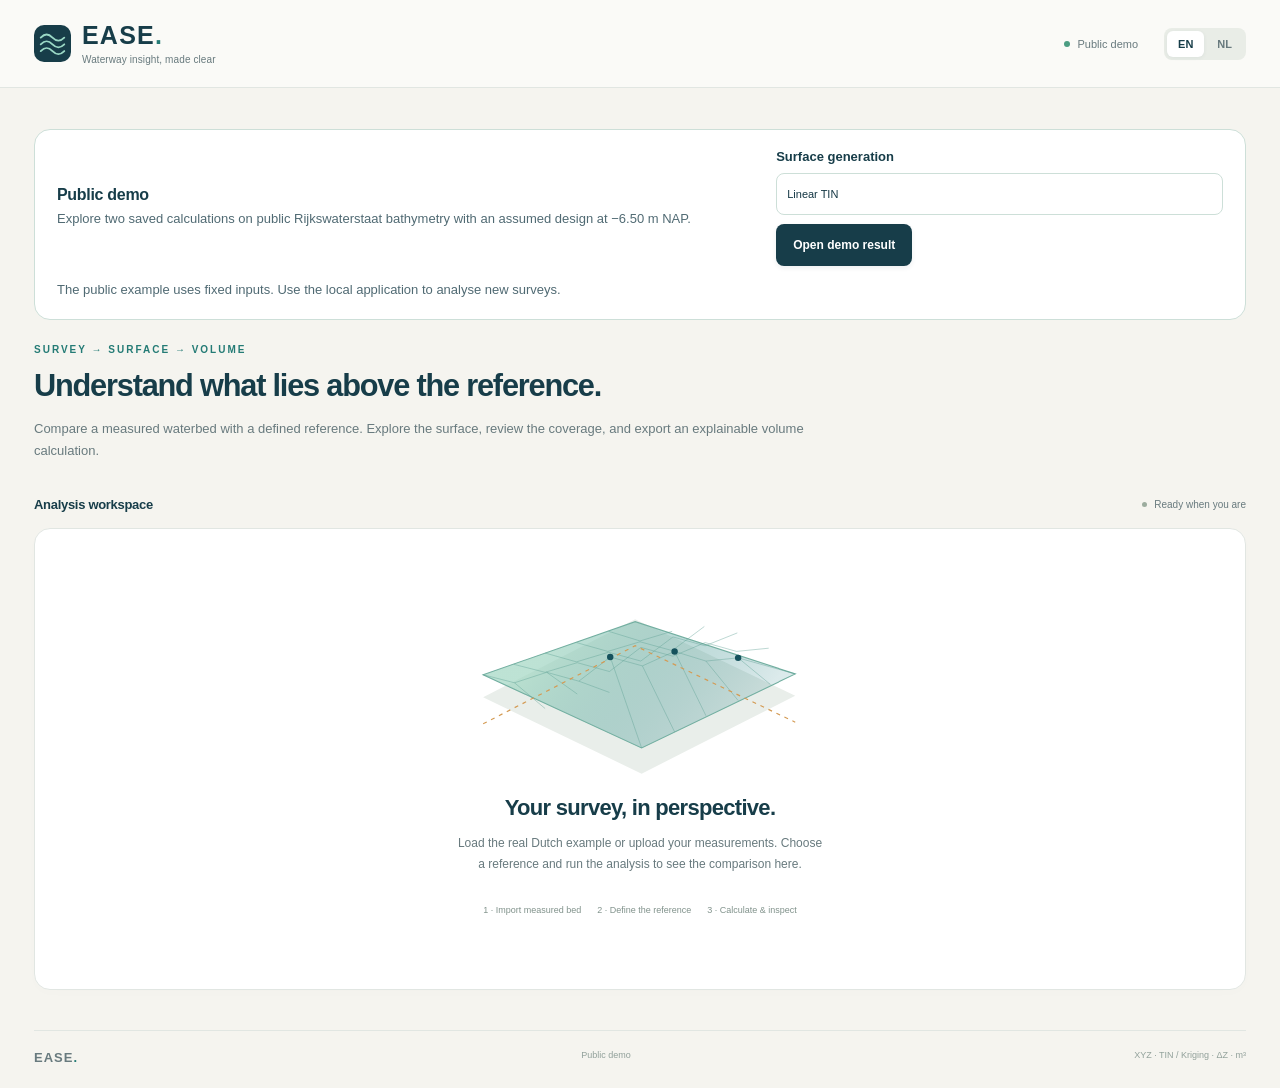
==== explore/index.html @ e21ee036 "deploy: publish EASE from 185c1533c98d46d446d700f7015a1d6186e73197" ====
<!doctype html>
<html lang="en">
<head>
  <meta charset="utf-8">
  <meta name="viewport" content="width=device-width, initial-scale=1">
  <meta name="theme-color" content="#123c4b">
  <title>EASE · Sediment volume explorer</title>
  <link rel="icon" href="data:image/svg+xml,%3Csvg xmlns='http://www.w3.org/2000/svg' viewBox='0 0 64 64'%3E%3Crect width='64' height='64' rx='18' fill='%23123c4b'/%3E%3Cpath d='M10 25Q21 14 32 25T54 25M10 37Q21 26 32 37T54 37M10 49Q21 38 32 49T54 49' fill='none' stroke='%2382cfbb' stroke-width='4'/%3E%3C/svg%3E">
  <link rel="stylesheet" href="./static/styles.css?v=survey-preprocess-1">
  <script defer src="./static/plotly.min.js"></script>
  <script defer src="./static/i18n.js?v=survey-preprocess-1"></script>
  <script defer src="./hosting.js"></script>
  <script defer src="./static/app.js?v=survey-preprocess-1"></script>
</head>
<body>
  <header class="topbar">
    <a href="../" class="brand" aria-label="EASE">
      <svg width="37" height="37" viewBox="0 0 44 44" fill="none" aria-hidden="true"><rect width="44" height="44" rx="12" fill="currentColor"/><path d="M8 15c5-5 9-5 14 0s9 5 14 0M8 23c5-5 9-5 14 0s9 5 14 0M8 31c5-5 9-5 14 0s9 5 14 0" stroke="#9ad8c5" stroke-width="2.2" stroke-linecap="round"/></svg>
      <span><strong>EASE<span class="brand-dot">.</span></strong><small data-i18n="brandSub"></small></span>
    </a>
    <div class="topbar-tools"><span class="local-badge"><span></span><span id="runtime-badge" data-i18n="local"></span></span><div class="language-switch" role="group" data-i18n-aria="language"><button type="button" data-language="en" aria-pressed="true">EN</button><button type="button" data-language="nl" aria-pressed="false">NL</button></div></div>
  </header>
  <main class="page-shell">
    <section id="hosted-tools" class="hosted-tools" aria-labelledby="hosted-title" hidden>
      <div><h2 id="hosted-title" data-i18n="hostPublic"></h2><p data-i18n="hostDemoHint"></p></div>
      <div class="hosted-demo-controls">
        <label for="hosted-method" data-i18n="surfaceMethod"></label>
        <select id="hosted-method"><option value="tin" data-i18n="tinMethod"></option><option value="kriging" data-i18n="krigingMethod"></option></select>
        <button type="button" class="button button-primary" id="open-public-demo" data-i18n="hostLoad"></button>
      </div>
      <details id="hosted-access" hidden>
        <summary data-i18n="hostLab"></summary>
        <p data-i18n="hostPrivacy"></p>
        <form id="hosted-login">
          <label for="hosted-key" data-i18n="hostKey"></label>
          <input id="hosted-key" type="password" required autocomplete="off" spellcheck="false">
          <button class="button button-demo" type="submit" data-i18n="hostUnlock"></button>
        </form>
        <button type="button" class="button button-demo" id="hosted-lock" data-i18n="hostLock" hidden></button>
      </details>
      <p id="hosted-message" role="status"></p>
    </section>
    <section class="intro"><p class="eyebrow" data-i18n="eyebrow"></p><h1 data-i18n="title"></h1><p class="intro-copy" data-i18n="intro"></p></section>
    <div class="app-layout">
      <aside class="setup-panel">
        <div class="panel-heading"><h2 data-i18n="setup"></h2><p data-i18n="setupSub"></p></div>
        <form id="analysis-form" novalidate>
          <fieldset id="setup-fields" class="fieldset-reset">
            <div class="demo-block"><button type="button" id="load-demo" class="button button-demo"><svg viewBox="0 0 24 24" width="18" height="18" fill="none" stroke="currentColor" stroke-width="1.7" aria-hidden="true"><path d="m12 3 2.7 5.5L21 9.4l-4.5 4.4 1.1 6.2-5.6-3-5.6 3 1.1-6.2L3 9.4l6.3-.9Z"/></svg><span data-i18n="demo"></span></button><p class="field-hint" data-i18n="demoHint"></p><div id="demo-source" class="source-card" hidden></div></div>
            <section class="form-section"><h3><span class="step-number">01</span><span data-i18n="stepData"></span></h3>
              <div class="dropzone" id="survey-drop"><input type="file" id="survey-file" accept=".csv,.txt,.xyz,.tif,.tiff,.zip" class="file-input" data-i18n-aria="surveyUpload"><svg width="25" height="25" viewBox="0 0 24 24" fill="none" stroke="currentColor" stroke-width="1.5" aria-hidden="true"><path d="M4 15v5h16v-5M12 16V3m-5 5 5-5 5 5"/></svg><strong data-i18n="surveyUpload"></strong><span data-i18n="browse"></span></div>
              <div class="file-selection" id="survey-selection" hidden><span id="survey-name"></span><button type="button" data-remove="survey" data-i18n="remove"></button></div>
              <p class="field-hint" data-i18n="supported"></p>
              <div class="field"><label for="crs" data-i18n="crs"></label><input id="crs" name="crs" value="EPSG:28992" spellcheck="false" required><p class="field-hint" data-i18n="crsHint"></p></div>
              <div class="field"><label for="vertical-datum" data-i18n="datum"></label><input id="vertical-datum" name="vertical_datum" value="NAP" data-i18n-placeholder="datumPlaceholder" required><p class="field-hint" data-i18n="datumHint"></p></div>
              <div class="field"><label for="z-convention" data-i18n="zConvention"></label><select id="z-convention"><option value="elevation" data-i18n="elevation"></option><option value="depth" data-i18n="depth"></option></select><p class="field-hint" data-i18n="zHint"></p></div>
              <label class="profile-check"><input id="survey-preprocess" type="checkbox"><span data-i18n="surveyPreprocess"></span></label>
              <div class="field" id="survey-sounding-field" hidden>
                <label for="survey-sounding" data-i18n="profileSounding"></label><input id="survey-sounding" type="file">
                <p class="field-hint" data-i18n="profileSoundingHint"></p>
              </div>
              <label class="profile-check" id="survey-nap-label" hidden><input id="survey-nap-confirmed" type="checkbox"><span data-i18n="profileNAPConfirmed"></span></label>
              <button type="button" id="inspect-survey" class="button button-demo inspect-button" data-i18n="inspectSurvey"></button><p class="field-hint" data-i18n="inspectHint"></p>
            </section>
            <section class="form-section"><h3><span class="step-number">02</span><span data-i18n="stepReference"></span></h3>
              <div class="field"><label for="reference-type" data-i18n="refType"></label><select id="reference-type"><option value="design" data-i18n="design"></option><option value="previous" data-i18n="previous"></option><option value="underside" data-i18n="underside"></option></select><p class="field-hint ref-interpretation" id="reference-type-hint"></p></div>
              <div class="field"><label for="reference-mode" data-i18n="refMode"></label><select id="reference-mode"><option value="profile" data-i18n="profileMode" selected></option><option value="constant" data-i18n="constant"></option><option value="file" data-i18n="file"></option></select><p class="field-hint" id="reference-required-hint" hidden data-i18n="referenceRequiresFile"></p></div>
              <div id="constant-fields" hidden><div class="field"><label for="reference-elevation" data-i18n="refElevation"></label><div class="unit-input"><input id="reference-elevation" type="number" value="-6.5" step="0.1"><span>m</span></div><p class="field-hint" data-i18n="refElevationHint"></p></div></div>
              <div id="reference-file-fields" hidden>
                <div class="dropzone compact" id="reference-drop"><input type="file" id="reference-file" accept=".csv,.txt,.xyz,.tif,.tiff,.zip" class="file-input" data-i18n-aria="refUpload"><strong data-i18n="refUpload"></strong><span data-i18n="browse"></span></div>
                <div class="file-selection" id="reference-selection" hidden><span id="reference-name"></span><button type="button" data-remove="reference" data-i18n="remove"></button></div><p class="field-hint" data-i18n="refSupported"></p>
                <div class="reference-metadata"><h4 data-i18n="refMetadata"></h4><p class="field-hint" data-i18n="sameMetadata"></p><div class="field"><label for="reference-crs" data-i18n="crs"></label><input id="reference-crs" value="EPSG:28992" spellcheck="false"></div><div class="field"><label for="reference-datum" data-i18n="datum"></label><input id="reference-datum" value="NAP"></div><div class="field"><label for="reference-z-convention" data-i18n="zConvention"></label><select id="reference-z-convention"><option value="elevation" data-i18n="elevation"></option><option value="depth" data-i18n="depth"></option></select></div></div>
              </div>
              <div id="profile-fields" hidden>
                <p class="field-hint" data-i18n="profileHint"></p>
                <div class="field"><label for="profile-code" data-i18n="profileCode"></label><select id="profile-code"><option>L8</option><option value="L8A">L8a</option><option>L10</option></select></div>
                <div class="field"><label for="profile-water" data-i18n="profileWater"></label><input id="profile-water" type="number" step="any" placeholder="-5.70"></div>
                <label class="profile-check"><input id="profile-level-confirmed" type="checkbox"><span data-i18n="profileLevelConfirmed"></span></label>
                <div class="field"><label for="profile-coverage" data-i18n="profileCoverage"></label><select id="profile-coverage"><option value="track" data-i18n="profileTrack"></option><option value="area" data-i18n="profileArea"></option></select><p class="field-hint" id="profile-coverage-hint"></p></div>
                <div class="field"><label for="profile-alignment" data-i18n="profileAlignment"></label><select id="profile-alignment"><option value="fitted" data-i18n="profileFitted"></option><option value="endpoints" data-i18n="profileEndpoints"></option></select></div>
                <div id="profile-endpoints" hidden>
                  <p class="field-hint" data-i18n="profileEndpointsHint"></p>
                  <div class="area-fields">
                    <div class="field"><label for="profile-x1">X1</label><input id="profile-x1" type="number" step="any"></div>
                    <div class="field"><label for="profile-y1">Y1</label><input id="profile-y1" type="number" step="any"></div>
                    <div class="field"><label for="profile-x2">X2</label><input id="profile-x2" type="number" step="any"></div>
                    <div class="field"><label for="profile-y2">Y2</label><input id="profile-y2" type="number" step="any"></div>
                  </div>
                </div>
              </div>
              <div class="field"><label for="reference-note" data-i18n="referenceNote"></label><textarea id="reference-note" rows="3" maxlength="1000" data-i18n-placeholder="referenceNotePlaceholder" required></textarea><p class="field-hint" id="reference-note-hint" data-i18n="referenceNoteHint"></p></div>
            </section>
            <fieldset class="fieldset-reset form-section" id="volume-settings"><h3><span class="step-number">03</span><span data-i18n="stepSettings"></span></h3>

              <div class="field"><label for="surface-method" data-i18n="surfaceMethod"></label><select id="surface-method"><option value="tin" data-i18n="tinMethod"></option><option value="kriging" data-i18n="krigingMethod"></option></select><p class="field-hint" data-i18n="surfaceHint"></p></div>
              <div id="kriging-fields" hidden>
                <div class="field"><label for="kriging-model" data-i18n="variogramModel"></label><select id="kriging-model"><option value="spherical" data-i18n="spherical"></option><option value="exponential" data-i18n="exponential"></option><option value="gaussian" data-i18n="gaussian"></option></select></div>
                <div class="field"><label for="kriging-fit" data-i18n="fitMode"></label><select id="kriging-fit"><option value="auto" data-i18n="fitAuto"></option><option value="manual" data-i18n="fitManual"></option></select><p class="field-hint" data-i18n="fitHint"></p></div>
                <div id="kriging-manual" hidden>
                  <div class="field"><label for="kriging-nugget" data-i18n="nugget"></label><input id="kriging-nugget" type="number" min="0" max="10000" step="any" value="0.005"><p class="field-hint" data-i18n="nuggetHint"></p></div>
                  <div class="field"><label for="kriging-partial-sill" data-i18n="partialSill"></label><input id="kriging-partial-sill" type="number" min="0.000001" max="10000" step="any" value="0.2"><p class="field-hint" data-i18n="sillHint"></p></div>
                  <div class="field"><label for="kriging-range" data-i18n="krigingRange"></label><input id="kriging-range" type="number" min="0.000001" max="100000" step="any" value="20"><p class="field-hint" data-i18n="rangeHint"></p></div>
                </div>
                <details class="advanced-settings"><summary data-i18n="krigingAdvanced"></summary><div class="advanced-content">
                  <div class="field"><label for="kriging-neighbors" data-i18n="krigingNeighbors"></label><input id="kriging-neighbors" type="number" min="3" max="64" step="1" value="16"></div>
                  <div class="field"><label for="kriging-radius" data-i18n="krigingRadius"></label><input id="kriging-radius" type="number" min="0.000001" max="10000" step="any" value="20"><p class="field-hint" data-i18n="radiusHint"></p></div>
                  <div class="field"><label for="kriging-max-se" data-i18n="maxSE"></label><input id="kriging-max-se" type="number" min="0" max="100" step="any" data-i18n-placeholder="optional"><p class="field-hint" data-i18n="seHint"></p></div>
                </div></details>
                <p class="field-hint" data-i18n="krigingLimits"></p>
              </div>
              <div class="field-row"><div class="field"><label for="cell-size" data-i18n="cellSize"></label><div class="unit-input"><input id="cell-size" type="number" value="1" min="0.05" max="1000" step="0.1"><span>m</span></div></div><div class="field"><label for="max-edge" data-i18n="maxEdge"></label><div class="unit-input"><input id="max-edge" type="number" value="3" min="0.05" max="10000" step="1"><span>m</span></div></div></div><p class="field-hint" data-i18n="gridHint"></p>
              <div class="field"><label for="filter-mode" data-i18n="filter"></label><select id="filter-mode"><option value="off" data-i18n="filterOff"></option><option value="flag" data-i18n="filterFlag" selected></option><option value="exclude" data-i18n="filterExclude"></option></select><p class="field-hint" data-i18n="filterHint"></p></div>
              <details class="advanced-settings"><summary data-i18n="advanced"></summary><div class="advanced-content"><div class="field-row"><div class="field"><label for="filter-k" data-i18n="filterK"></label><input id="filter-k" type="number" min="2" max="20" step="0.5" value="4.5"></div><div class="field"><label for="filter-floor" data-i18n="filterFloor"></label><div class="unit-input"><input id="filter-floor" type="number" min="0.001" max="100" step="0.05" value="0.25"><span>m</span></div></div></div><div class="field"><label for="neighbors" data-i18n="neighbors"></label><input id="neighbors" type="number" min="6" max="64" step="1" value="16"></div><div class="field"><label for="sigma-current" data-i18n="sigmaCurrent"></label><input id="sigma-current" type="number" min="0" max="100" step="0.01" data-i18n-placeholder="optional"></div><div class="field"><label for="sigma-reference" data-i18n="sigmaReference"></label><input id="sigma-reference" type="number" min="0" max="100" step="0.01" data-i18n-placeholder="optional"></div><p class="field-hint" data-i18n="uncertaintyHint"></p><div class="field"><label for="boundary-file" data-i18n="boundary"></label><div class="boundary-input"><input type="file" id="boundary-file" accept=".geojson,.json" class="file-input"><span id="boundary-name" data-i18n="boundaryUpload"></span></div><button id="remove-boundary" class="text-button" type="button" data-i18n="remove" hidden></button><p class="field-hint" data-i18n="boundaryHint"></p></div></div></details>
            </fieldset>
          </fieldset>
          <div class="run-block"><div id="form-error" class="form-error" role="alert" hidden></div><button type="submit" class="button button-primary" id="run-analysis"><span id="run-icon" aria-hidden="true">↗</span><span id="run-label" data-i18n="run"></span></button><p id="run-privacy" class="field-hint" data-i18n="runHint"></p></div>
        </form>
        <div class="echo-note"><span class="info-icon" aria-hidden="true">i</span><details><summary data-i18n="echoTitle"></summary><p data-i18n="echoText"></p></details></div>
      </aside>
      <section class="workspace" data-i18n-aria="workspace">
        <div class="workspace-header"><h2 data-i18n="workspace"></h2><span class="workspace-status" id="workspace-status"><span></span><span id="status-text" data-i18n="ready"></span></span></div>
        <div id="stale-note" class="stale-note" role="status" hidden data-i18n="stale"></div>
        <section id="survey-preview" class="detail-card survey-preview" hidden>
          <div class="detail-heading"><h3 data-i18n="previewTitle"></h3><p data-i18n="previewIntro"></p></div>
          <dl id="preview-stats" class="quality-grid"></dl>
          <p id="preprocess-preview-note" class="preview-height-note" data-i18n="preprocessPreviewHint" hidden></p>
          <p id="preview-height-note" class="preview-height-note" data-i18n="previewMixedHeights" hidden></p>
          <div class="preview-toolbar">
            <div class="view-switch" role="group" data-i18n-aria="previewViews">
              <button type="button" data-preview-view="3d" aria-pressed="true" data-i18n="preview3d"></button>
              <button type="button" data-preview-view="plan" aria-pressed="false" data-i18n="previewPlan"></button>
            </div>
            <div id="preview-3d-controls" class="preview-3d-controls">
              <div class="bed-scale-field">
                <label for="preview-vertical-scale" data-i18n="verticalScale"></label>
                <select id="preview-vertical-scale">
                  <option value="auto" data-i18n="verticalAuto"></option>
                  <option value="1" data-i18n="verticalTrue"></option>
                </select>
              </div>
              <button type="button" id="reset-preview-camera" class="bed-reset" data-i18n="resetBedView"></button>
            </div>
          </div>
          <div id="survey-preview-chart" role="img" data-i18n-aria="previewTitle"></div>
          <div class="preview-actions"><p id="preview-plot-note" class="field-hint"></p><button type="button" id="use-preview-area" class="button button-demo" data-i18n="useVisibleArea" hidden></button><button type="button" id="clear-preview-area" class="text-button" data-i18n="clearArea" hidden></button><p id="preview-area-note" class="field-hint" role="status"></p>
            <details><summary data-i18n="manualArea"></summary><div class="area-fields"><div class="field"><label for="area-xmin">X min (m)</label><input id="area-xmin" type="number" step="any"></div><div class="field"><label for="area-ymin">Y min (m)</label><input id="area-ymin" type="number" step="any"></div><div class="field"><label for="area-xmax">X max (m)</label><input id="area-xmax" type="number" step="any"></div><div class="field"><label for="area-ymax">Y max (m)</label><input id="area-ymax" type="number" step="any"></div></div><button type="button" id="apply-preview-area" class="button button-demo" data-i18n="applyArea"></button></details>
            <p id="preview-grid-note" class="field-hint"></p><p class="field-hint" data-i18n="previewDatumNote"></p>
          </div>
        </section>
        <section id="profile-result" class="detail-card survey-preview" hidden>
          <div class="detail-heading"><h3 data-i18n="profileResult"></h3><p id="profile-result-note"></p></div>
          <dl id="profile-stats" class="quality-grid"></dl>
          <p id="profile-provisional" class="preview-height-note" data-i18n="profileProvisional"></p>
          <div class="preview-toolbar"><div class="view-switch" role="group" data-i18n-aria="profileResult">
            <button type="button" data-profile-view="3d" aria-pressed="true" data-i18n="profile3D"></button>
            <button type="button" data-profile-view="along" aria-pressed="false" data-i18n="profileAlong"></button>
          </div></div>
          <div id="profile-chart" role="img" data-i18n-aria="profileResult"></div>
          <div class="preview-actions"><p id="profile-scale-note" class="field-hint"></p>
            <div class="export-links">
              <a id="export-design" download data-i18n="profileExportDesign"></a>
              <a id="export-comparison" download data-i18n="profileExportComparison"></a>
              <a id="profile-export-bundle" download data-i18n="bundle"></a>
            </div>
          </div>
        </section>
        <div class="chart-card" id="analysis-chart-card">
          <div id="chart-toolbar" class="chart-toolbar" hidden><div class="view-switch" role="group"><button type="button" data-view="difference" aria-pressed="true" data-i18n="difference"></button><button type="button" data-view="bed" aria-pressed="false" data-i18n="bed"></button><button type="button" id="uncertainty-view" data-view="uncertainty" aria-pressed="false" data-i18n="uncertainty" hidden></button><button type="button" data-view="map" aria-pressed="false" data-i18n="map"></button></div><span id="chart-crs" class="chart-crs"></span></div>
          <div id="uncertainty-controls" class="bed-controls" hidden><div class="field"><label for="uncertainty-role" data-i18n="uncertaintyRole"></label><select id="uncertainty-role"><option value="bed" data-i18n="stepData"></option><option value="reference" id="reference-uncertainty-option" data-i18n="stepReference"></option></select></div><p class="field-hint" data-i18n="uncertaintyMapHint"></p></div>
          <div id="bed-controls" class="bed-controls" hidden>
            <div class="bed-scale-field"><label for="vertical-scale" data-i18n="verticalScale"></label><select id="vertical-scale"><option value="auto" data-i18n="verticalAuto" selected></option><option value="1" data-i18n="verticalTrue"></option><option value="5">5×</option><option value="10">10×</option><option value="20">20×</option><option value="50">50×</option></select></div>
            <div class="bed-view-actions">
              <button type="button" id="focus-bed-patch" class="bed-reset" hidden></button>
              <button type="button" id="reset-bed-view" class="bed-reset" data-i18n="resetBedView"></button>
            </div>
            <p id="vertical-scale-note" role="status"></p>
            <p id="bed-sparse-note" class="bed-sparse-note" role="status" hidden></p>
          </div>
          <div id="chart-empty" class="chart-empty">
            <svg class="empty-graphic" viewBox="0 0 460 210" fill="none" aria-hidden="true"><defs><linearGradient id="bed-fill" x1="100" y1="80" x2="300" y2="230" gradientUnits="userSpaceOnUse"><stop stop-color="#a1d6c2" stop-opacity=".7"/><stop offset="1" stop-color="#227d83" stop-opacity=".16"/></linearGradient></defs><path d="M35 119 224 22 423 117 232 214Z" fill="#e9eeea"/><path d="m35 91 189-66 199 65-191 92Z" fill="url(#bed-fill)" stroke="#73afa1" stroke-width="1.4"/><path d="m35 91 39 10 40-13 40 11 39-30 40 11 40-18 39 12 40-4 39 11 32 9M73 78l39 10 40-12 40 11 39-30 40 11 40-17 39 11 40-4M112 64l39 11 40-12 40 11 40-30 40 11 40-16M151 51l39 11 40-12 40 11 40-30M191 37l39 12 40-12M74 101l38 32m2-45 38 27m2-16 38 14m1-44 39 113M233 80l40 82m0-100 39 80m0-68 40 49m0-53 40 33" stroke="#5a9d91" opacity=".5"/><path d="m35 152 189-97 199 95" stroke="#d49b54" stroke-width="1.5" stroke-dasharray="5 6"/><circle cx="193" cy="69" r="4" fill="#15525d"/><circle cx="273" cy="62" r="4" fill="#15525d"/><circle cx="352" cy="70" r="4" fill="#15525d"/></svg>
            <h3 data-i18n="emptyTitle"></h3><p data-i18n="emptyText"></p><div class="empty-steps"><span data-i18n="emptyStep1"></span><span data-i18n="emptyStep2"></span><span data-i18n="emptyStep3"></span></div>
          </div>
          <div id="chart" hidden></div><div id="chart-footer" class="chart-footer" hidden><span data-i18n="chartHelp"></span><span id="chart-summary"></span></div>
          <div id="processing-overlay" class="processing-overlay" hidden><span class="spinner"></span><strong data-i18n="running"></strong></div>
        </div>
        <div id="results" hidden>
          <div class="metric-grid"><article class="metric-card primary-metric"><div class="metric-label" data-i18n="above"></div><div class="metric-value"><span id="metric-above"></span><small>m³</small></div><p data-i18n="positiveDescription"></p></article><article class="metric-card"><div class="metric-label" data-i18n="below"></div><div class="metric-value"><span id="metric-below"></span><small>m³</small></div><p data-i18n="negativeDescription"></p></article><article class="metric-card"><div class="metric-label" data-i18n="validArea"></div><div class="metric-value"><span id="metric-area"></span><small>m²</small></div><p data-i18n="areaDescription"></p></article><article class="metric-card"><div class="metric-label" data-i18n="coverage"></div><div class="metric-value"><span id="metric-coverage"></span><small>%</small></div><p data-i18n="coverageDescription"></p></article></div>
          <div class="interpretation-card"><span class="info-icon" aria-hidden="true">i</span><div><h3 data-i18n="interpretation"></h3><p id="result-interpretation"></p><p class="reference-description"><strong data-i18n="referenceLabel"></strong><span id="result-reference-note"></span></p></div></div>
          <div class="result-lower"><section class="detail-card"><div class="detail-heading"><h3 data-i18n="quality"></h3><p data-i18n="qualityHint"></p></div><dl class="quality-grid" id="quality-values"></dl></section><section class="detail-card warning-card"><div class="detail-heading"><h3 data-i18n="warnings"></h3></div><ul id="warning-list"></ul></section></div>
          <section class="export-card"><div><h3 data-i18n="exports"></h3><p data-i18n="exportsHint"></p></div><a class="button button-primary" id="export-bundle" href="#" download><span data-i18n="bundle"></span><span aria-hidden="true">↓</span></a><div class="export-links"><a id="export-cells" href="#" download data-i18n="cells"></a><a id="export-geotiff" href="#" download data-i18n="geotiff"></a><a id="export-summary" href="#" download data-i18n="summary"></a><a id="export-points" href="#" download data-i18n="points"></a></div></section>
          <section class="provenance-card"><h3 data-i18n="provenance"></h3><p data-i18n="method"></p><div id="result-source"></div><p id="resolved-method" class="field-hint"></p></section>
        </div>
      </section>
    </div>
    <footer class="page-footer"><span>EASE<span class="brand-dot">.</span></span><span id="runtime-footer" data-i18n="local"></span><span>XYZ · TIN / Kriging · ΔZ · m³</span></footer>
  </main>
</body>
</html>
---- explore/static/styles.css ----
:root{--page:#f5f4ef;--paper:#fff;--ink:#173d49;--muted:#687a7e;--teal:#247b75;--teal-dark:#135a56;--mint:#eaf3ee;--line:#e1e6e2;--gold:#b87b30;--soft:#f8f9f6;--error:#9e3d30;--radius:16px;font-family:Inter,ui-sans-serif,-apple-system,BlinkMacSystemFont,"Segoe UI",sans-serif;color:var(--ink);background:var(--page);font-synthesis:none}
*{box-sizing:border-box}body{margin:0}button,input,select,textarea{font:inherit}button,a,input,select,textarea,summary{-webkit-tap-highlight-color:transparent}button,a,summary{touch-action:manipulation}button{cursor:pointer}button:disabled{cursor:wait;opacity:.6}button:focus-visible,a:focus-visible,summary:focus-visible{outline:3px solid #79b8a9;outline-offset:3px}input:focus,select:focus,textarea:focus{outline:2px solid #76b8a9;outline-offset:1px}a{color:var(--teal-dark)}[hidden]{display:none!important}h1,h2,h3,h4,p{margin:0}button,a{transition:background .16s,border-color .16s,color .16s,box-shadow .16s}.topbar{height:88px;border-bottom:1px solid var(--line);padding:0 max(34px,calc((100vw - 1540px)/2));display:flex;align-items:center;justify-content:space-between;background:rgba(255,255,255,.55)}.brand{display:flex;gap:11px;align-items:center;text-decoration:none;color:var(--ink)}.brand strong{font-size:25px;font-weight:780;letter-spacing:1.2px;display:block;line-height:1}.brand-dot{color:var(--teal)}.brand small{font-size:10px;color:var(--muted);display:block;margin-top:6px;letter-spacing:.1px}.topbar-tools{display:flex;align-items:center;gap:26px}.local-badge{display:flex;gap:8px;align-items:center;font-size:11px;color:var(--muted)}.local-badge>span:first-child{width:6px;height:6px;border-radius:50%;background:#4b9d82}.language-switch{display:flex;background:#e9ede7;border-radius:8px;padding:3px;gap:2px}.language-switch button{border:0;padding:7px 11px;background:transparent;border-radius:6px;font-size:11px;font-weight:700;color:var(--muted)}.language-switch button[aria-pressed=true]{background:#fff;color:var(--ink);box-shadow:0 1px 4px #173d4910}.page-shell{max-width:1540px;margin:auto;padding:41px 34px 18px}.intro{margin-bottom:31px}.eyebrow{font-size:10px;font-weight:750;letter-spacing:2px;color:var(--teal);margin-bottom:13px}h1{font-size:clamp(26px,2.4vw,37px);letter-spacing:-1.2px;font-weight:650;line-height:1.2}.intro-copy{margin-top:13px;max-width:790px;font-size:13px;line-height:1.7;color:var(--muted)}.app-layout{display:grid;grid-template-columns:340px minmax(0,1fr);gap:25px;align-items:start}.setup-panel{background:var(--paper);border:1px solid var(--line);border-radius:var(--radius);box-shadow:0 3px 12px #173d4903;overflow:hidden}.panel-heading{padding:25px 24px 20px;border-bottom:1px solid var(--line)}h2{font-size:15px;letter-spacing:-.3px;font-weight:700}.panel-heading p{font-size:11px;color:var(--muted);line-height:1.65;margin-top:6px}.fieldset-reset{border:0;margin:0;padding:0;min-width:0}.demo-block{padding:20px 24px;border-bottom:1px solid var(--line);background:linear-gradient(130deg,#f7faf6,#fff)}.button{border:1px solid transparent;border-radius:8px;min-height:42px;display:inline-flex;align-items:center;justify-content:center;gap:10px;font-size:12px;font-weight:650;text-decoration:none;padding:11px 16px;line-height:1.4}.button-demo{width:100%;background:var(--mint);color:var(--teal-dark);border-color:#cce0d4}.button-demo:hover{background:#dcece3}.button-primary{background:var(--ink);color:#fff;box-shadow:0 2px 5px #173d4914}.button-primary:hover{background:#245a65}.field-hint{font-size:10.5px;line-height:1.6;color:var(--muted);margin-top:7px}.source-card{margin-top:12px;padding:12px;border:1px solid #d5e5da;border-radius:8px;background:#fff;font-size:11px;line-height:1.6}.source-card strong{display:block;font-size:11px;margin:3px 0;color:var(--ink)}.source-card .source-kicker{color:var(--teal);font-size:9px;text-transform:uppercase;letter-spacing:.8px;font-weight:700}.source-card a{font-size:10px;text-underline-offset:3px;display:inline-block;margin-top:6px}.source-card p{margin-top:7px;color:var(--muted);font-size:10px}.form-section{padding:22px 24px;border-bottom:1px solid var(--line)}.form-section h3{font-size:13px;display:flex;align-items:center;gap:10px;margin-bottom:18px;letter-spacing:-.1px}.step-number{font-size:9px;color:var(--teal);background:var(--mint);border-radius:5px;padding:5px;font-weight:700}.dropzone{position:relative;display:flex;flex-direction:column;align-items:center;gap:5px;text-align:center;padding:23px 12px 20px;background:#fafbf8;border:1px dashed #b9c9c0;border-radius:9px;color:var(--teal);cursor:pointer;transition:background .16s,border-color .16s}.dropzone svg{margin-bottom:7px}.dropzone strong{font-size:11px;font-weight:650}.dropzone>span{font-size:10px;color:var(--muted)}.dropzone:hover,.dropzone.dragover{border-color:var(--teal);background:var(--mint)}.dropzone:focus-within{outline:2px solid #76b8a9;outline-offset:2px}.file-input{position:absolute;inset:0;opacity:0;width:100%;height:100%;cursor:pointer}.dropzone.compact{padding:20px 10px}.file-selection{display:flex;align-items:center;gap:6px;justify-content:space-between;font-size:10px;margin-top:8px;background:var(--mint);border-radius:6px;padding:8px 10px}.file-selection>span{overflow:hidden;text-overflow:ellipsis;white-space:nowrap;min-width:0}.file-selection button,.text-button{border:0;background:transparent;color:var(--teal);padding:2px 0;font-size:10px;text-decoration:underline;text-underline-offset:3px}.field{margin-top:15px;min-width:0}.field label{display:block;font-size:10.5px;font-weight:650;margin-bottom:7px;line-height:1.5;color:var(--ink)}input:not([type=file]),select,textarea{width:100%;border:1px solid #d8dfd9;border-radius:7px;background:#fff;color:var(--ink);padding:10px 11px;font-size:11px;min-height:38px}textarea{resize:vertical;line-height:1.5;min-height:76px}select{padding-right:28px;appearance:none;background-image:url("data:image/svg+xml,%3Csvg xmlns='http://www.w3.org/2000/svg' viewBox='0 0 20 20' fill='none' stroke='%23687a7e' stroke-width='1.5'%3E%3Cpath d='m6 8 4 4 4-4'/%3E%3C/svg%3E");background-repeat:no-repeat;background-size:18px;background-position:right 8px center}.field-row{display:grid;grid-template-columns:1fr 1fr;gap:12px}.field-row .field{margin-top:0}.field-row label{min-height:31px}.unit-input{position:relative}.unit-input input{padding-right:30px}.unit-input>span{position:absolute;right:12px;top:12px;font-size:10px;color:var(--muted)}.ref-interpretation{background:#f4f7f0;border-left:2px solid #b3cda8;padding:8px 9px;border-radius:0 5px 5px 0;color:#627058}.reference-metadata{background:var(--soft);padding:12px;border-radius:8px;margin-top:14px}.reference-metadata h4{font-size:10px}.advanced-settings{margin-top:17px;border-top:1px solid var(--line);padding-top:14px}.advanced-settings summary{font-size:10.5px;cursor:pointer;color:var(--teal);font-weight:600;line-height:1.5}.advanced-content{padding-top:16px}.boundary-input{position:relative;border:1px solid var(--line);padding:10px;border-radius:7px;color:var(--teal);font-size:10px;overflow-wrap:anywhere}.run-block{padding:21px 24px 19px}.run-block>.button{width:100%;min-height:45px}.run-block>.field-hint{text-align:center;font-size:9.5px}#run-icon{font-size:21px;line-height:1}.echo-note{margin:0 18px 18px;padding:13px;background:var(--soft);border-radius:9px;display:flex;gap:10px}.info-icon{width:18px;height:18px;display:inline-flex;align-items:center;justify-content:center;border:1px solid #9db7ae;color:var(--teal);font-size:10px;font-weight:650;border-radius:50%;flex-shrink:0;margin-top:1px;font-family:Georgia,serif;font-style:italic}.echo-note h4{font-size:10px;font-weight:650;margin-bottom:5px}.echo-note p{font-size:10px;line-height:1.7;color:var(--muted)}.workspace{min-width:0;position:sticky;top:22px}.workspace-header{display:flex;justify-content:space-between;align-items:center;gap:12px;margin:4px 0 16px}.workspace-header h2{font-size:13px}.workspace-status{font-size:10px;color:var(--muted);display:flex;align-items:center;gap:7px}.workspace-status>span:first-child{width:5px;height:5px;border-radius:50%;background:#9cac9e}.workspace-status.complete>span:first-child{background:var(--teal)}.workspace-status.processing>span:first-child{background:var(--gold);animation:pulse 1s infinite alternate}.chart-card{position:relative;border:1px solid var(--line);border-radius:var(--radius);background:var(--paper);overflow:hidden;box-shadow:0 3px 12px #173d4903}.chart-empty{min-height:460px;display:flex;flex-direction:column;align-items:center;justify-content:center;padding:30px 35px 38px;text-align:center}.empty-graphic{width:370px;max-width:90%;height:180px;margin-bottom:19px}.chart-empty h3{font-weight:600;font-size:22px;letter-spacing:-.7px;margin-bottom:12px}.chart-empty p{max-width:370px;font-size:12px;color:var(--muted);line-height:1.75}.empty-steps{display:flex;gap:16px;margin-top:30px;color:#80928b;font-size:9px}.chart-toolbar{padding:16px 17px 12px;display:flex;gap:10px;justify-content:space-between;align-items:center;border-bottom:1px solid #f0f2ef}.view-switch{display:flex;gap:4px;background:#f0f3ef;padding:3px;border-radius:8px}.view-switch button{background:transparent;border:0;border-radius:6px;padding:8px 11px;line-height:1.3;color:var(--muted);font-size:10px;font-weight:650}.view-switch button[aria-pressed=true]{background:#fff;box-shadow:0 1px 5px #173d4910;color:var(--ink)}.chart-crs{font-size:9px;color:var(--muted);white-space:nowrap}#chart{height:435px;width:100%}.chart-footer{display:flex;justify-content:space-between;gap:10px;font-size:9px;padding:11px 19px 15px;color:#7f8e8c}.processing-overlay{position:absolute;inset:0;background:rgba(255,255,255,.92);backdrop-filter:blur(3px);display:flex;flex-direction:column;gap:18px;align-items:center;justify-content:center;font-size:13px;z-index:5}.spinner{width:32px;height:32px;border-radius:50%;border:2px solid #dcebe3;border-top-color:var(--teal);animation:spin .9s linear infinite}.metric-grid{display:grid;grid-template-columns:repeat(4,minmax(0,1fr));gap:12px;margin-top:17px}.metric-card{background:#fff;border:1px solid var(--line);border-radius:12px;padding:18px 15px;min-width:0}.primary-metric{background:var(--ink);border-color:var(--ink);color:#fff}.metric-label{font-size:10px;font-weight:600;line-height:1.5;min-height:30px}.primary-metric .metric-label{color:#d0e7df}.metric-value{margin-top:7px;white-space:nowrap;display:flex;gap:5px;align-items:baseline}.metric-value>span{font-size:clamp(20px,2vw,29px);font-weight:600;letter-spacing:-.8px;font-variant-numeric:tabular-nums}.metric-value small{font-size:10px;font-weight:500;color:var(--muted)}.primary-metric .metric-value small{color:#9fc9bc}.metric-card p{color:var(--muted);font-size:9px;line-height:1.6;margin-top:8px}.primary-metric p{color:#a8c9bd}.interpretation-card{display:flex;gap:13px;border:1px solid #d9e4d9;background:#edf3e9;border-radius:12px;padding:17px 20px;margin-top:16px}.interpretation-card h3{font-size:11px;margin-bottom:6px}.interpretation-card p{font-size:11px;color:#566c61;line-height:1.7}.interpretation-card .reference-description{font-size:10px;margin-top:9px;display:flex;gap:7px}.reference-description strong:after{content:':'}.result-lower{display:grid;grid-template-columns:1.1fr 1fr;gap:15px;margin-top:17px;align-items:start}.detail-card{background:#fff;border:1px solid var(--line);border-radius:12px;overflow:hidden}.detail-heading{padding:18px 19px 13px}.detail-heading h3{font-size:12px}.detail-heading p{font-size:10px;color:var(--muted);line-height:1.7;margin-top:5px}.quality-grid{display:grid;grid-template-columns:1fr 1fr;margin:0 19px 13px;column-gap:15px}.quality-item{padding:10px 0;border-top:1px solid #edf0eb;min-width:0}.quality-item dt{font-size:9px;color:var(--muted);line-height:1.5}.quality-item dd{margin:4px 0 0;font-size:12px;font-weight:600;font-variant-numeric:tabular-nums;overflow-wrap:anywhere}.warning-card ul{padding:0 19px 10px;margin:0;list-style:none}.warning-card li{font-size:10px;line-height:1.75;color:#6e7267;padding:10px 0 11px 15px;border-top:1px solid #edf0eb;position:relative}.warning-card li:before{position:absolute;content:'';left:1px;top:17px;width:4px;height:4px;border-radius:50%;background:#c7a56b}.export-card{display:flex;align-items:center;justify-content:space-between;gap:20px;flex-wrap:wrap;background:#fff;border:1px solid var(--line);border-radius:12px;padding:21px;margin-top:17px}.export-card h3{font-size:13px;margin-bottom:6px}.export-card p{font-size:10px;color:var(--muted);line-height:1.6}.export-card .button{font-size:10px;min-height:38px}.export-links{display:flex;gap:20px;flex-wrap:wrap;width:100%;padding-top:13px;border-top:1px solid var(--line)}.export-links a{font-size:10px;text-underline-offset:4px}.provenance-card{padding:22px 3px 5px}.provenance-card h3{font-size:10px;color:var(--muted)}.provenance-card p,.provenance-card #result-source{font-size:10px;color:var(--muted);line-height:1.8;margin-top:6px}.provenance-card a{text-underline-offset:3px}.page-footer{display:flex;justify-content:space-between;gap:20px;border-top:1px solid var(--line);margin-top:40px;padding:19px 0 5px;color:#91a09a;font-size:9px}.page-footer>span:first-child{font-size:13px;font-weight:750;letter-spacing:1px;color:var(--muted)}.form-error{font-size:11px;line-height:1.65;background:#fcf0eb;border:1px solid #eccfc1;border-radius:7px;color:var(--error);padding:11px 12px;margin-bottom:13px}.form-error strong{display:block;font-size:11px;margin-bottom:3px}.stale-note{background:#fbf0dc;color:#8c6b36;padding:10px 14px;margin-bottom:13px;border-radius:8px;font-size:11px;line-height:1.6}@keyframes spin{to{transform:rotate(360deg)}}@keyframes pulse{to{opacity:.35}}
.echo-note details summary{font-size:10px;font-weight:650;cursor:pointer;line-height:1.6;color:var(--ink)}.echo-note details p{margin-top:8px}
.inspect-button{margin-top:16px;font-size:11px}.survey-preview{margin-bottom:20px}.survey-preview #survey-preview-chart{height:370px;width:100%}.preview-actions{padding:4px 19px 19px}.preview-actions>.button{margin-top:12px;font-size:11px}.preview-actions>.text-button{margin-left:14px}.preview-actions details{margin-top:13px}.preview-actions summary{font-size:11px;color:var(--teal);cursor:pointer}.area-fields{display:grid;grid-template-columns:repeat(4,minmax(0,1fr));gap:9px;margin-bottom:12px}.preview-actions .area-limit{color:var(--error)}@media(max-width:560px){.area-fields{grid-template-columns:1fr 1fr}.survey-preview #survey-preview-chart{height:320px}}
@media(min-width:1450px){.app-layout{grid-template-columns:360px minmax(0,1fr);gap:30px}.metric-card{padding:20px}.chart-empty{min-height:500px}#chart{height:475px}}
@media(max-width:1150px){.page-shell{padding:32px 24px 18px}.topbar{padding:0 24px}.app-layout{grid-template-columns:310px minmax(0,1fr);gap:19px}.panel-heading,.demo-block,.form-section,.run-block{padding-left:19px;padding-right:19px}.metric-grid{grid-template-columns:repeat(2,minmax(0,1fr))}.metric-value>span{font-size:27px}.metric-label{min-height:auto}.result-lower{grid-template-columns:1fr}.chart-toolbar{flex-wrap:wrap}.chart-crs{margin-left:3px}.empty-steps{flex-direction:column;gap:8px}.chart-empty{min-height:440px}.workspace{position:static}.chart-footer{flex-wrap:wrap}}
@media(max-width:820px){.topbar{height:75px}.brand small{display:none}.local-badge{display:none}.page-shell{padding:27px 18px 15px}.intro{margin-bottom:24px}h1{font-size:29px}.intro-copy{font-size:12px;max-width:560px}.app-layout{grid-template-columns:minmax(0,1fr);gap:25px}.setup-panel{max-width:none}.panel-heading,.demo-block,.form-section,.run-block{padding-left:23px;padding-right:23px}.form-section{display:block}.workspace-header{margin-top:0}.workspace{order:2}.chart-empty{min-height:370px}.empty-graphic{height:140px;width:310px}.empty-steps{flex-direction:row;font-size:8px}.chart-empty h3{font-size:21px}.metric-grid{grid-template-columns:repeat(4,minmax(0,1fr))}.metric-value>span{font-size:23px}.metric-card{padding:15px 12px}.metric-label{min-height:30px}.result-lower{grid-template-columns:1.1fr 1fr}.echo-note{margin-left:23px;margin-right:23px}.echo-note p{max-width:560px}.field-row label{min-height:0}}
@media(max-width:560px){.topbar{padding:0 18px}.topbar-tools{gap:10px}.page-shell{padding:24px 13px 15px}.intro{padding:0 5px}.eyebrow{font-size:8px;letter-spacing:1.5px}h1{font-size:28px;letter-spacing:-.8px;max-width:350px}.intro-copy{font-size:11px}.setup-panel{border-radius:12px}.panel-heading,.demo-block,.form-section,.run-block{padding-left:18px;padding-right:18px}.workspace-header{padding:0 3px}.workspace-header h2{font-size:12px}.workspace-status{font-size:9px}.chart-toolbar{padding:12px 10px 10px}.view-switch{width:100%;justify-content:space-between;gap:0}.view-switch button{padding:8px 9px;font-size:9px}.chart-crs{font-size:8px}.chart-empty{min-height:345px;padding:20px 22px 28px}.chart-empty p{font-size:11px}.empty-graphic{height:125px;margin-bottom:14px}.empty-steps{flex-direction:column;gap:8px;margin-top:22px}.metric-grid{grid-template-columns:repeat(2,minmax(0,1fr));gap:10px}.metric-card{padding:16px}.metric-label{min-height:0;font-size:10px}.metric-value>span{font-size:28px}.metric-card p{font-size:9px}.result-lower{grid-template-columns:1fr}.interpretation-card{padding:15px;gap:10px}.interpretation-card .reference-description{display:block}.reference-description strong{margin-right:6px}.export-card{padding:18px;gap:15px}.export-card>.button{width:100%}.export-links{gap:15px 18px}.page-footer{margin-top:25px;font-size:8px;gap:8px}.chart-footer{font-size:8px;padding:9px 12px 12px}#chart{height:360px}.quality-grid{column-gap:20px}.field-row label{min-height:30px}}
@media(prefers-reduced-motion:reduce){*,*:before,*:after{animation:none!important;transition:none!important}}

.bed-controls{display:flex;align-items:center;gap:12px;flex-wrap:wrap;padding:13px 18px 11px;background:#f8faf6;border-bottom:1px solid var(--line)}.bed-scale-field{display:flex;align-items:center;gap:10px}.bed-scale-field label{font-size:10px;font-weight:650;white-space:nowrap}.bed-scale-field select{width:190px;min-height:33px;padding-top:7px;padding-bottom:7px;font-size:10px}.bed-reset{margin-left:auto;border:1px solid #cddbd3;background:#fff;color:var(--teal-dark);border-radius:6px;padding:8px 11px;font-size:10px}.bed-reset:hover{background:var(--mint)}#vertical-scale-note{width:100%;font-size:9px;line-height:1.6;color:var(--muted)}@media(max-width:560px){.bed-controls{padding:11px 12px;gap:10px}.bed-scale-field{width:100%;justify-content:space-between}.bed-scale-field select{width:190px}.bed-reset{margin-left:0}.bed-controls #vertical-scale-note{flex:1;min-width:160px;width:auto}}

/* Survey inspection controls and sparse coverage notice. */
.preview-toolbar,.preview-3d-controls{display:flex;align-items:center;flex-wrap:wrap;gap:8px 12px}
.preview-toolbar{padding:10px 19px 0}
.preview-3d-controls{flex:1;justify-content:space-between}
.preview-height-note{margin:0 19px 4px;padding:9px 11px;border-radius:6px;background:#fbf3e7;color:#755024;font-size:10px;line-height:1.5}
.bed-sparse-note{flex-basis:100%;margin:0;color:#755024;font-size:10px;line-height:1.5}
#survey-preview-chart{height:405px}
@media(max-width:620px){
  .preview-3d-controls .bed-scale-field select{width:min(190px,58%)}
  #survey-preview-chart{height:320px}
}
.bed-view-actions{display:flex;flex-wrap:wrap;gap:8px;margin-left:auto}

.profile-check{display:flex;align-items:flex-start;gap:8px;margin-top:11px;font-size:10.5px;line-height:1.5}
.profile-check input[type=checkbox]{width:14px;min-height:14px;margin:1px 0 0;padding:0;accent-color:var(--teal)}
#survey-sounding{font-size:10px;max-width:100%}
#profile-chart{height:390px;width:100%}
#profile-result .export-links{margin-top:10px}
@media(max-width:620px){#profile-chart{height:320px}}

.hosted-tools {display:grid;grid-template-columns:minmax(0,1fr) auto;align-items:center;gap:14px 26px;padding:19px 22px;margin:0 0 24px;background:#fff;border:1px solid #cddfd8;border-radius:16px}
.hosted-tools h2 {font-size:16px;margin:0 0 5px}
.hosted-tools p {margin:0;color:#506a73;font-size:13px;line-height:1.55}
.hosted-demo-controls,.hosted-tools form {display:flex;align-items:center;gap:9px;flex-wrap:wrap}
.hosted-tools label {font-size:13px;font-weight:650}
.hosted-tools input,.hosted-tools select {min-height:42px;padding:8px 10px;border:1px solid #cddfd8;border-radius:8px;background:#fff;color:#143744}
.hosted-tools details,.hosted-tools [role=status] {grid-column:1/-1}
.hosted-tools details > * + * {margin-top:10px}
.hosted-tools summary {width:fit-content;cursor:pointer;font-size:13px;font-weight:700;color:#165d61}
.app-layout.hosted-public {grid-template-columns:minmax(0,1fr)}
@media(max-width:820px) {.hosted-tools {grid-template-columns:minmax(0,1fr);padding:15px;gap:10px}}
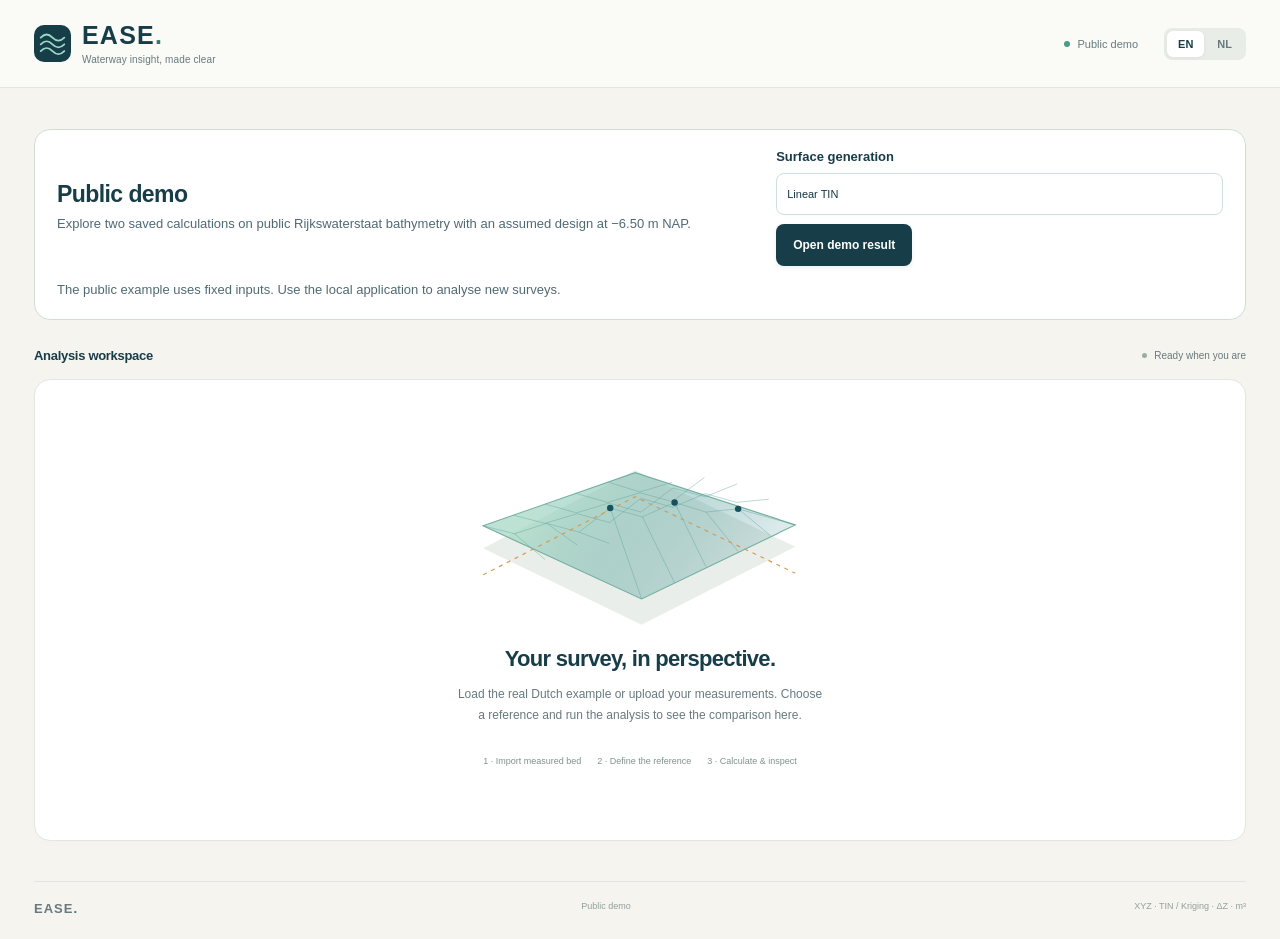
==== commit f3d9b261: "deploy: publish EASE from 48c4c28dd51794f5589cfae2fa88f50293bcf02d" ====
--- a/explore/index.html
+++ b/explore/index.html
@@ -6,11 +6,11 @@
   <meta name="theme-color" content="#123c4b">
   <title>EASE · Sediment volume explorer</title>
   <link rel="icon" href="data:image/svg+xml,%3Csvg xmlns='http://www.w3.org/2000/svg' viewBox='0 0 64 64'%3E%3Crect width='64' height='64' rx='18' fill='%23123c4b'/%3E%3Cpath d='M10 25Q21 14 32 25T54 25M10 37Q21 26 32 37T54 37M10 49Q21 38 32 49T54 49' fill='none' stroke='%2382cfbb' stroke-width='4'/%3E%3C/svg%3E">
-  <link rel="stylesheet" href="./static/styles.css?v=survey-preprocess-1">
+  <link rel="stylesheet" href="./static/styles.css?v=48c4c28dd517">
   <script defer src="./static/plotly.min.js"></script>
-  <script defer src="./static/i18n.js?v=survey-preprocess-1"></script>
-  <script defer src="./hosting.js"></script>
-  <script defer src="./static/app.js?v=survey-preprocess-1"></script>
+  <script defer src="./static/i18n.js?v=48c4c28dd517"></script>
+  <script defer src="./hosting.js?v=48c4c28dd517"></script>
+  <script defer src="./static/app.js?v=48c4c28dd517"></script>
 </head>
 <body>
   <header class="topbar">
@@ -22,7 +22,7 @@
   </header>
   <main class="page-shell">
     <section id="hosted-tools" class="hosted-tools" aria-labelledby="hosted-title" hidden>
-      <div><h2 id="hosted-title" data-i18n="hostPublic"></h2><p data-i18n="hostDemoHint"></p></div>
+      <div><h1 id="hosted-title" data-i18n="hostPublic"></h1><p data-i18n="hostDemoHint"></p></div>
       <div class="hosted-demo-controls">
         <label for="hosted-method" data-i18n="surfaceMethod"></label>
         <select id="hosted-method"><option value="tin" data-i18n="tinMethod"></option><option value="kriging" data-i18n="krigingMethod"></option></select>
--- a/explore/static/styles.css
+++ b/explore/static/styles.css
@@ -31,7 +31,7 @@
 @media(max-width:620px){#profile-chart{height:320px}}
 
 .hosted-tools {display:grid;grid-template-columns:minmax(0,1fr) auto;align-items:center;gap:14px 26px;padding:19px 22px;margin:0 0 24px;background:#fff;border:1px solid #cddfd8;border-radius:16px}
-.hosted-tools h2 {font-size:16px;margin:0 0 5px}
+.hosted-tools h1 {font-size:23px;margin:0 0 5px;letter-spacing:-.025em}
 .hosted-tools p {margin:0;color:#506a73;font-size:13px;line-height:1.55}
 .hosted-demo-controls,.hosted-tools form {display:flex;align-items:center;gap:9px;flex-wrap:wrap}
 .hosted-tools label {font-size:13px;font-weight:650}
